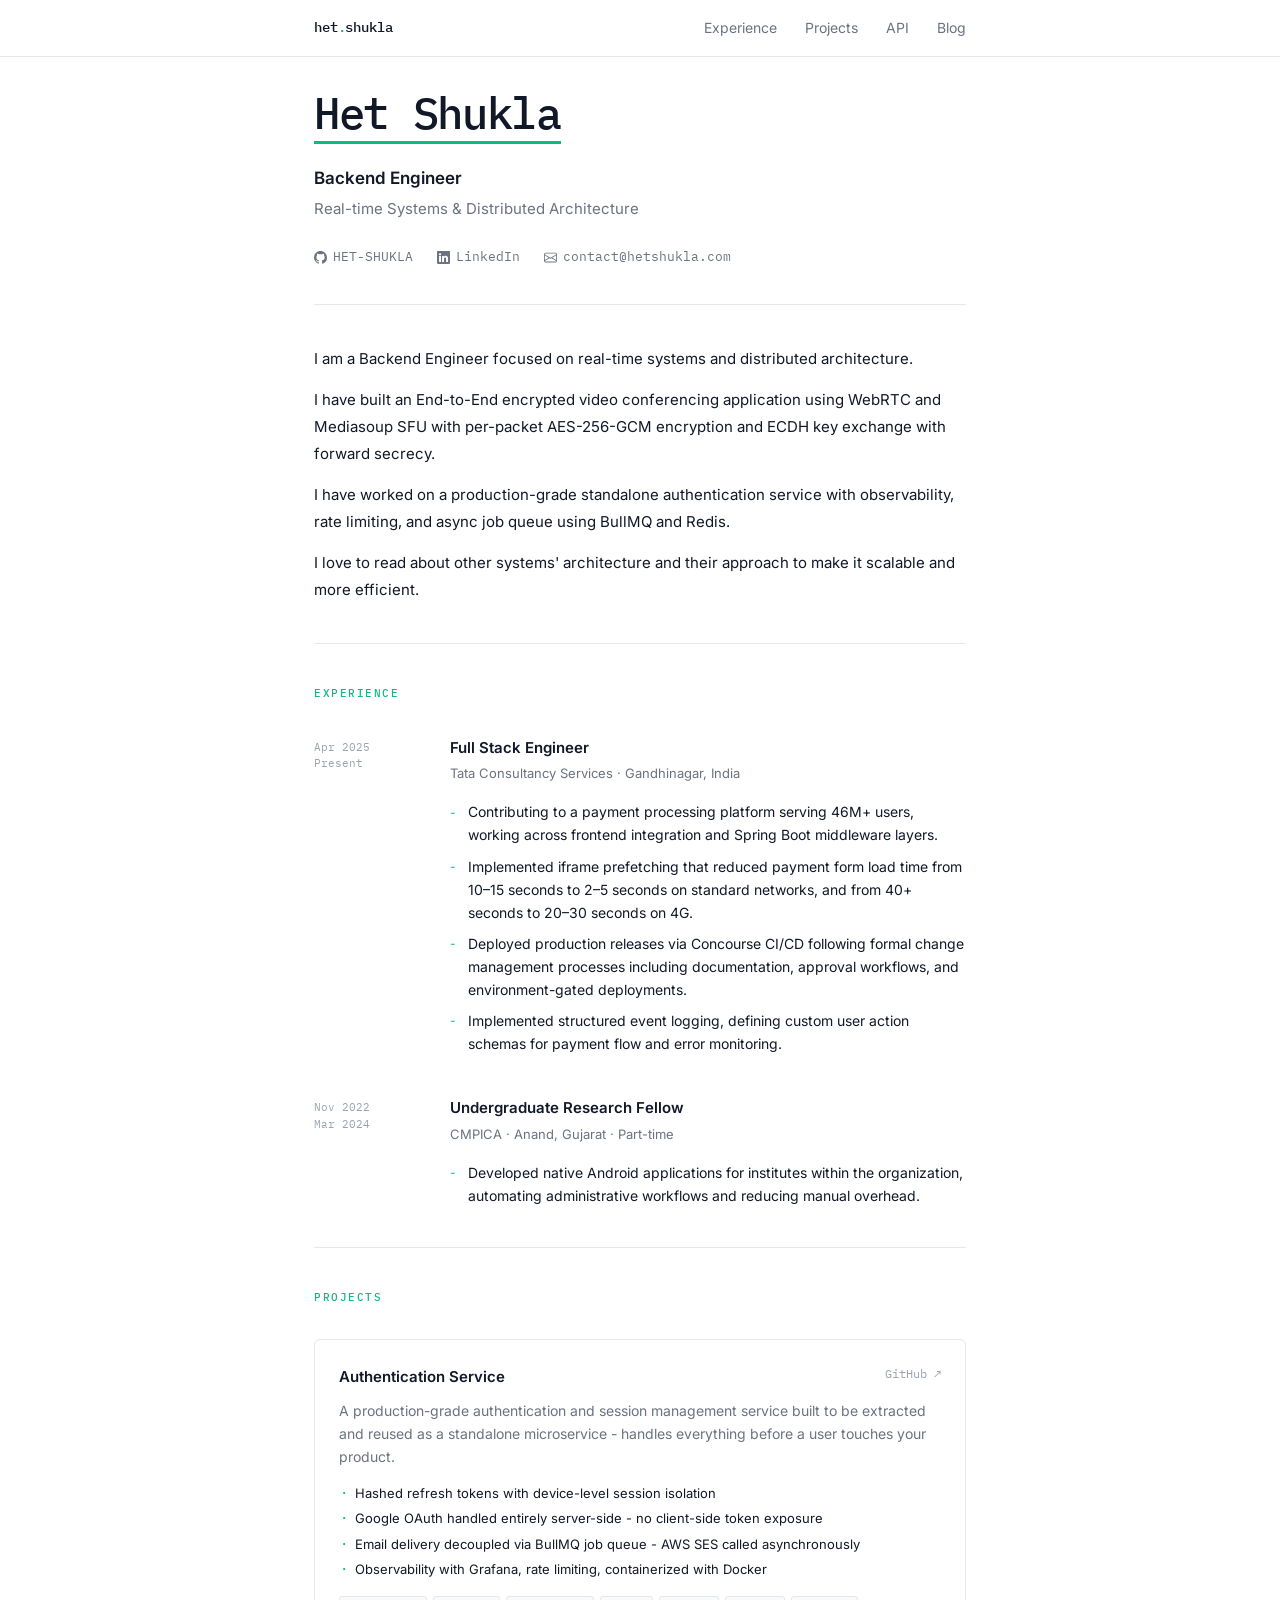
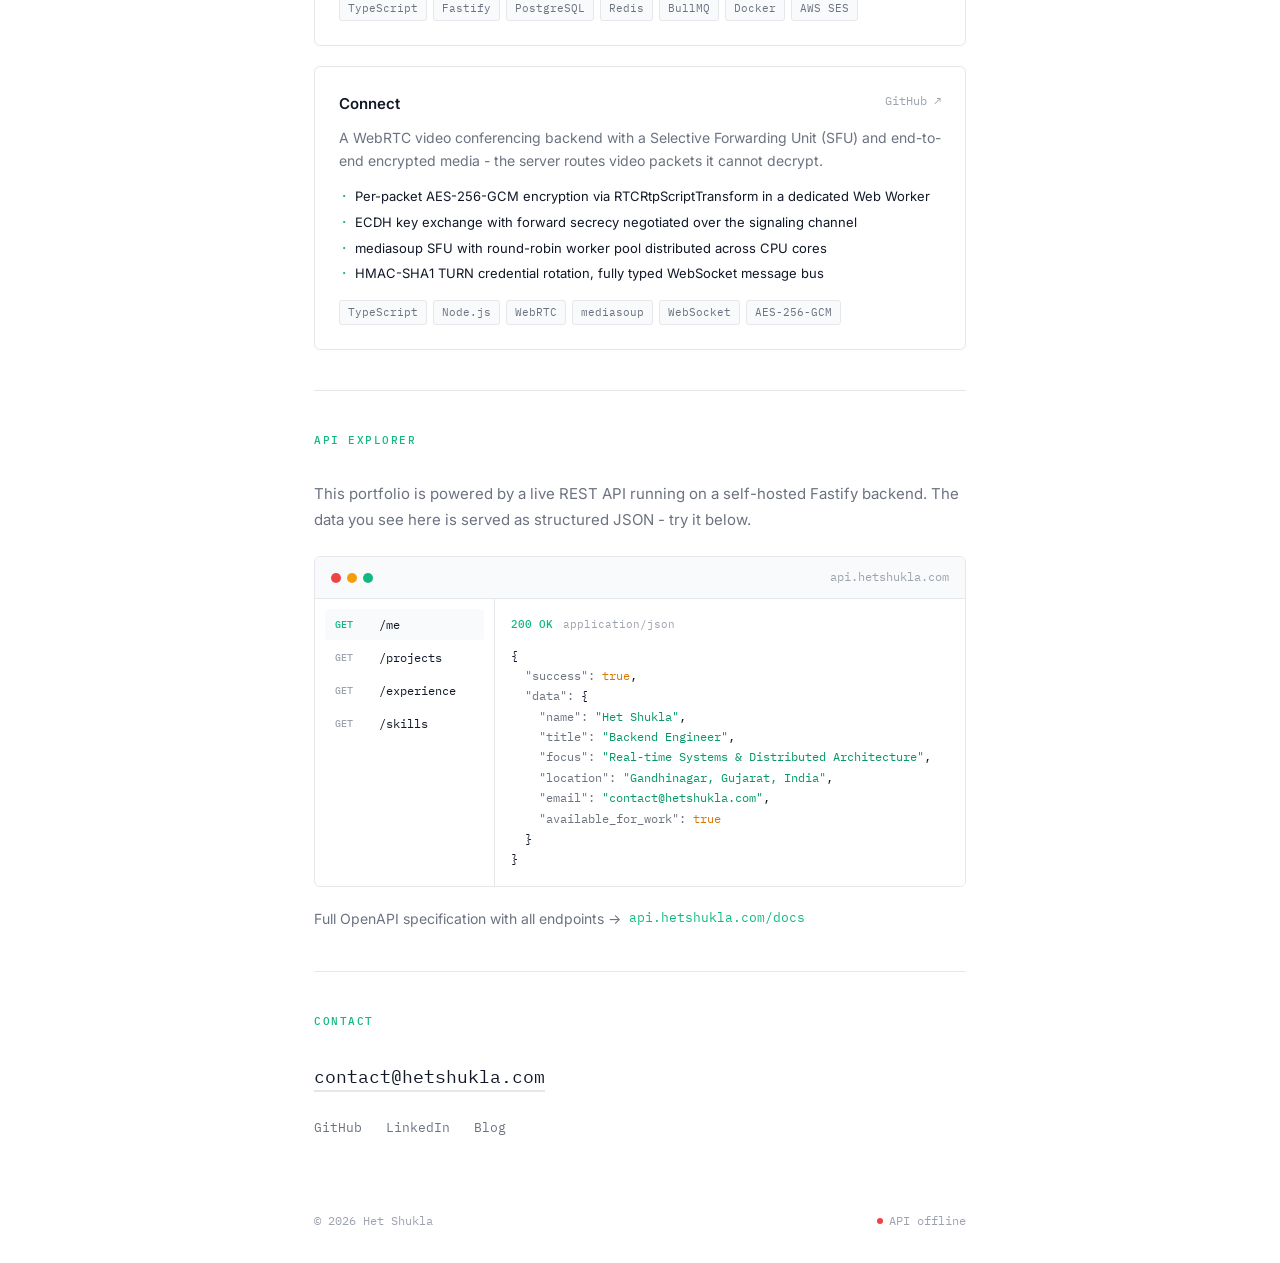
==== index.html @ 509b5214 "update: remove about section from navbar" ====
<!DOCTYPE html>
<html lang="en">

<head>
    <meta charset="UTF-8">
    <meta name="viewport" content="width=device-width, initial-scale=1.0">
    <title>Het Shukla - Backend Engineer</title>
    <meta name="description"
        content="Het Shukla is a Backend Engineer focused on real-time systems and distributed architecture. Building E2EE video conferencing and production-grade backend systems.">
    <meta property="og:title" content="Het Shukla - Backend Engineer">
    <meta property="og:description"
        content="Backend Engineer · Real-time Systems & Distributed Architecture · Node.js · TypeScript · WebRTC">
    <meta property="og:type" content="website">
    <meta property="og:url" content="https://hetshukla.com">
    <meta name="twitter:card" content="summary">
    <meta name="twitter:title" content="Het Shukla - Backend Engineer">
    <meta name="twitter:description" content="Backend Engineer · Real-time Systems & Distributed Architecture">
    <link rel="canonical" href="https://hetshukla.com">

    <script type="application/ld+json">
        {
            "@context": "https://schema.org",
            "@type": "Person",
            "name": "Het Shukla",
            "jobTitle": "Backend Engineer",
            "description": "Backend Engineer focused on real-time systems and distributed architecture",
            "url": "https://hetshukla.com",
            "email": "contact@hetshukla.com",
            "sameAs": [
            "https://github.com/HET-SHUKLA",
            "https://linkedin.com/in/het-shukla-dev"
            ]
        }
    </script>

    <link rel="preconnect" href="https://fonts.googleapis.com">
    <link rel="preconnect" href="https://fonts.gstatic.com" crossorigin>
    <link
        href="https://fonts.googleapis.com/css2?family=IBM+Plex+Mono:wght@400;500&family=Inter:wght@400;500;600&display=swap"
        rel="stylesheet">
    <link rel="stylesheet" href="styles.css">

</head>

<body>

    <nav>
        <div class="nav-inner">
            <a href="/" class="nav-logo">het<span class="nav-logo-dot">.</span>shukla</a>
            <ul class="nav-links">
                <li><a href="#experience">Experience</a></li>
                <li><a href="#projects">Projects</a></li>
                <li><a href="#api">API</a></li>
                <li><a href="/blog.html">Blog</a></li>
            </ul>
        </div>
    </nav>

    <main>

        <section id="hero">
            <h1 class="hero-name" data-api="meta.name">
                Het Shukla
                <span class="hero-name-line" aria-hidden="true"></span>
            </h1>
            <p class="hero-role" data-api="meta.title">Backend Engineer</p>
            <p class="hero-subtitle" data-api="meta.subtitle">Real-time Systems &amp; Distributed Architecture</p>

            <div class="hero-links">
                <a href="https://github.com/HET-SHUKLA" class="hero-link" target="_blank" rel="noopener noreferrer">
                    <svg viewBox="0 0 16 16" fill="currentColor" aria-hidden="true">
                        <path
                            d="M8 0C3.58 0 0 3.58 0 8c0 3.54 2.29 6.53 5.47 7.59.4.07.55-.17.55-.38 0-.19-.01-.82-.01-1.49-2.01.37-2.53-.49-2.69-.94-.09-.23-.48-.94-.82-1.13-.28-.15-.68-.52-.01-.53.63-.01 1.08.58 1.23.82.72 1.21 1.87.87 2.33.66.07-.52.28-.87.51-1.07-1.78-.2-3.64-.89-3.64-3.95 0-.87.31-1.59.82-2.15-.08-.2-.36-1.02.08-2.12 0 0 .67-.21 2.2.82.64-.18 1.32-.27 2-.27.68 0 1.36.09 2 .27 1.53-1.04 2.2-.82 2.2-.82.44 1.1.16 1.92.08 2.12.51.56.82 1.27.82 2.15 0 3.07-1.87 3.75-3.65 3.95.29.25.54.73.54 1.48 0 1.07-.01 1.93-.01 2.2 0 .21.15.46.55.38A8.013 8.013 0 0016 8c0-4.42-3.58-8-8-8z" />
                    </svg>
                    HET-SHUKLA
                </a>
                <a href="https://linkedin.com/in/het-shukla-dev" class="hero-link" target="_blank"
                    rel="noopener noreferrer">
                    <svg viewBox="0 0 16 16" fill="currentColor" aria-hidden="true">
                        <path
                            d="M0 1.146C0 .513.526 0 1.175 0h13.65C15.474 0 16 .513 16 1.146v13.708c0 .633-.526 1.146-1.175 1.146H1.175C.526 16 0 15.487 0 14.854V1.146zm4.943 12.248V6.169H2.542v7.225h2.401zm-1.2-8.212c.837 0 1.358-.554 1.358-1.248-.015-.709-.52-1.248-1.342-1.248-.822 0-1.359.54-1.359 1.248 0 .694.521 1.248 1.327 1.248h.016zm4.908 8.212V9.359c0-.216.016-.432.08-.586.173-.431.568-.878 1.232-.878.869 0 1.216.662 1.216 1.634v3.865h2.401V9.25c0-2.22-1.184-3.252-2.764-3.252-1.274 0-1.845.7-2.165 1.193v.025h-.016a5.54 5.54 0 0 1 .016-.025V6.169h-2.4c.03.678 0 7.225 0 7.225h2.4z" />
                    </svg>
                    LinkedIn
                </a>
                <a href="mailto:contact@hetshukla.com" class="hero-link">
                    <svg viewBox="0 0 16 16" fill="currentColor" aria-hidden="true">
                        <path
                            d="M0 4a2 2 0 0 1 2-2h12a2 2 0 0 1 2 2v8a2 2 0 0 1-2 2H2a2 2 0 0 1-2-2V4zm2-1a1 1 0 0 0-1 1v.217l7 4.2 7-4.2V4a1 1 0 0 0-1-1H2zm13 2.383-4.758 2.855L15 11.114v-5.73zm-.034 6.878L9.271 8.82 8 9.583 6.729 8.82l-5.695 3.441A1 1 0 0 0 2 13h12a1 1 0 0 0 .966-.739zM1 11.114l4.758-2.876L1 5.383v5.73z" />
                    </svg>
                    contact@hetshukla.com
                </a>
            </div>
        </section>

        <section id="about">
            <div class="about-text">
                <p data-api="about.p1">I am a Backend Engineer focused on real-time systems and distributed
                    architecture.</p>
                <p data-api="about.p2">I have built an End-to-End encrypted video conferencing application using WebRTC
                    and Mediasoup SFU with per-packet AES-256-GCM encryption and ECDH key exchange with forward secrecy.
                </p>
                <p data-api="about.p3">I have worked on a production-grade standalone authentication service with
                    observability, rate limiting, and async job queue using BullMQ and Redis.</p>
                <p data-api="about.p4">I love to read about other systems' architecture and their approach to make it
                    scalable and more efficient.</p>
            </div>
        </section>

        <section id="experience">
            <p class="section-label">Experience</p>
            <div class="experience-list">

                <div class="exp-item">
                    <div class="exp-period">Apr 2025<br>Present</div>
                    <div class="exp-content">
                        <p class="exp-role">Full Stack Engineer</p>
                        <p class="exp-company">Tata Consultancy Services &middot; Gandhinagar, India</p>
                        <ul class="exp-bullets">
                            <li>Contributing to a payment processing platform serving 46M+ users, working across
                                frontend integration and Spring Boot middleware layers.</li>
                            <li>Implemented iframe prefetching that reduced payment form load time from 10&ndash;15
                                seconds to 2&ndash;5 seconds on standard networks, and from 40+ seconds to 20&ndash;30
                                seconds on 4G.</li>
                            <li>Deployed production releases via Concourse CI/CD following formal change management
                                processes including documentation, approval workflows, and environment-gated
                                deployments.</li>
                            <li>Implemented structured event logging, defining custom user action schemas for payment
                                flow and error monitoring.</li>
                        </ul>
                    </div>
                </div>

                <div class="exp-item">
                    <div class="exp-period">Nov 2022<br>Mar 2024</div>
                    <div class="exp-content">
                        <p class="exp-role">Undergraduate Research Fellow</p>
                        <p class="exp-company">CMPICA &middot; Anand, Gujarat &middot; Part-time</p>
                        <ul class="exp-bullets">
                            <li>Developed native Android applications for institutes within the organization, automating
                                administrative workflows and reducing manual overhead.</li>
                        </ul>
                    </div>
                </div>

            </div>
        </section>

        <section id="projects">
            <p class="section-label">Projects</p>
            <div class="projects-list">

                <div class="project-card">
                    <div class="project-header">
                        <span class="project-name">Authentication Service</span>
                        <a href="https://github.com/HET-SHUKLA/authentication-service" class="project-link"
                            target="_blank" rel="noopener noreferrer">GitHub ↗</a>
                    </div>
                    <p class="project-desc">A production-grade authentication and session management service built to be
                        extracted and reused as a standalone microservice - handles everything before a user touches
                        your product.</p>
                    <ul class="project-highlights">
                        <li>Hashed refresh tokens with device-level session isolation</li>
                        <li>Google OAuth handled entirely server-side - no client-side token exposure</li>
                        <li>Email delivery decoupled via BullMQ job queue - AWS SES called asynchronously</li>
                        <li>Observability with Grafana, rate limiting, containerized with Docker</li>
                    </ul>
                    <div class="tech-tags">
                        <span class="tech-tag">TypeScript</span>
                        <span class="tech-tag">Fastify</span>
                        <span class="tech-tag">PostgreSQL</span>
                        <span class="tech-tag">Redis</span>
                        <span class="tech-tag">BullMQ</span>
                        <span class="tech-tag">Docker</span>
                        <span class="tech-tag">AWS SES</span>
                    </div>
                </div>

                <div class="project-card">
                    <div class="project-header">
                        <span class="project-name">Connect</span>
                        <a href="https://github.com/HET-SHUKLA/Connect-Backend" class="project-link" target="_blank"
                            rel="noopener noreferrer">GitHub ↗</a>
                    </div>
                    <p class="project-desc">A WebRTC video conferencing backend with a Selective Forwarding Unit (SFU)
                        and end-to-end encrypted media - the server routes video packets it cannot decrypt.</p>
                    <ul class="project-highlights">
                        <li>Per-packet AES-256-GCM encryption via RTCRtpScriptTransform in a dedicated Web Worker</li>
                        <li>ECDH key exchange with forward secrecy negotiated over the signaling channel</li>
                        <li>mediasoup SFU with round-robin worker pool distributed across CPU cores</li>
                        <li>HMAC-SHA1 TURN credential rotation, fully typed WebSocket message bus</li>
                    </ul>
                    <div class="tech-tags">
                        <span class="tech-tag">TypeScript</span>
                        <span class="tech-tag">Node.js</span>
                        <span class="tech-tag">WebRTC</span>
                        <span class="tech-tag">mediasoup</span>
                        <span class="tech-tag">WebSocket</span>
                        <span class="tech-tag">AES-256-GCM</span>
                    </div>
                </div>

            </div>
        </section>

        <section id="api">
            <p class="section-label">API Explorer</p>
            <p class="api-intro">
                This portfolio is powered by a live REST API running on a self-hosted Fastify backend.
                The data you see here is served as structured JSON - try it below.
            </p>

            <div class="api-panel" role="region" aria-label="API Explorer">
                <div class="api-panel-header">
                    <div class="tl-dot" style="background:#EF4444"></div>
                    <div class="tl-dot" style="background:#F59E0B"></div>
                    <div class="tl-dot" style="background:#10B981"></div>
                    <span class="api-panel-url">api.hetshukla.com</span>
                </div>

                <div class="api-panel-body">
                    <div class="api-endpoints" role="list">
                        <button class="api-endpoint-btn active" role="listitem" onclick="selectEndpoint(event, 'me')"
                            aria-pressed="true">
                            <span class="ep-method">GET</span>
                            <span class="ep-path">/me</span>
                        </button>
                        <button class="api-endpoint-btn" role="listitem" onclick="selectEndpoint(event, 'projects')"
                            aria-pressed="false">
                            <span class="ep-method">GET</span>
                            <span class="ep-path">/projects</span>
                        </button>
                        <button class="api-endpoint-btn" role="listitem" onclick="selectEndpoint(event, 'experience')"
                            aria-pressed="false">
                            <span class="ep-method">GET</span>
                            <span class="ep-path">/experience</span>
                        </button>
                        <button class="api-endpoint-btn" role="listitem" onclick="selectEndpoint(event, 'skills')"
                            aria-pressed="false">
                            <span class="ep-method">GET</span>
                            <span class="ep-path">/skills</span>
                        </button>
                    </div>

                    <div class="api-response-pane">
                        <div class="api-status-bar">
                            <span class="api-status-code" id="api-status-code">200 OK</span>
                            <span class="api-status-text">application/json</span>
                        </div>
                        <div class="api-response-body" id="api-response-body" role="status" aria-live="polite"></div>
                    </div>
                </div>
            </div>

            <div class="api-footer">
                <span class="api-footer-text">Full OpenAPI specification with all endpoints &rarr;</span>
                <a href="https://api.hetshukla.com/docs" class="api-footer-link" target="_blank"
                    rel="noopener noreferrer">api.hetshukla.com/docs</a>
            </div>
        </section>

        <section id="contact">
            <p class="section-label">Contact</p>
            <a href="mailto:contact@hetshukla.com" class="contact-email">contact@hetshukla.com</a>
            <div class="contact-links">
                <a href="https://github.com/HET-SHUKLA" class="contact-link" target="_blank"
                    rel="noopener noreferrer">GitHub</a>
                <a href="https://linkedin.com/in/het-shukla-dev" class="contact-link" target="_blank"
                    rel="noopener noreferrer">LinkedIn</a>
                <a href="/blog.html" class="contact-link">Blog</a>
            </div>
        </section>

    </main>

    <footer>
        <span class="footer-copy">&copy; 2026 Het Shukla</span>
        <div class="footer-status">
            <div class="status-dot" id="status-dot"></div>
            <span id="status-text">API online</span>
        </div>
    </footer>

    <script src="script.js"></script>

</body>

</html>
---- styles.css ----
*,
*::before,
*::after {
  box-sizing: border-box;
  margin: 0;
  padding: 0;
}

:root {
  --bg: #ffffff;
  --text: #111827;
  --text-secondary: #6b7280;
  --text-muted: #9ca3af;
  --accent: #10b981;
  --accent-dark: #059669;
  --surface: #f9fafb;
  --border: #e5e7eb;
  --font-mono: "IBM Plex Mono", "Courier New", monospace;
  --font-body: "Inter", -apple-system, BlinkMacSystemFont, sans-serif;
  --max-width: 700px;
  --section-gap: 2.5rem;
}

html {
  scroll-behavior: smooth;
}

body {
  font-family: var(--font-body);
  background: var(--bg);
  color: var(--text);
  font-size: 1rem;
  line-height: 1.7;
  -webkit-font-smoothing: antialiased;
}

nav {
  position: sticky;
  top: 0;
  z-index: 100;
  background: rgba(255, 255, 255, 0.94);
  backdrop-filter: blur(8px);
  -webkit-backdrop-filter: blur(8px);
  border-bottom: 1px solid var(--border);
}

.nav-inner {
  max-width: var(--max-width);
  margin: 0 auto;
  padding: 0 1.5rem;
  display: flex;
  align-items: center;
  justify-content: space-between;
  height: 3.5rem;
}

.nav-logo {
  font-family: var(--font-mono);
  font-size: 0.875rem;
  font-weight: 500;
  color: var(--text);
  text-decoration: none;
  letter-spacing: -0.01em;
}

.nav-logo-dot {
  color: var(--accent);
}

.nav-links {
  display: flex;
  gap: 1.75rem;
  list-style: none;
}

.nav-links a {
  font-size: 0.875rem;
  color: var(--text-secondary);
  text-decoration: none;
  transition: color 0.15s ease;
}

.nav-links a:hover {
  color: var(--text);
}

main {
  max-width: var(--max-width);
  margin: 0 auto;
  padding: 0 1.5rem;
}

section {
  padding: var(--section-gap) 0;
  border-bottom: 1px solid var(--border);
}

section:last-of-type {
  border-bottom: none;
}

.section-label {
  font-family: var(--font-mono);
  font-size: 0.6875rem;
  font-weight: 500;
  letter-spacing: 0.14em;
  text-transform: uppercase;
  color: var(--accent);
  margin-bottom: 2rem;
}

#hero {
  padding-top: 2rem;
  padding-bottom: 2rem;
}

.hero-name {
  font-family: var(--font-mono);
  font-size: clamp(2rem, 5.5vw, 2.75rem);
  font-weight: 500;
  letter-spacing: -0.03em;
  color: var(--text);
  line-height: 1.1;
  display: inline-block;
}

.hero-name-line {
  display: block;
  width: 0;
  height: 3px;
  background: var(--accent);
  margin-top: 0.25rem;
  animation: grow-line 3s ease 0.3s forwards;
}

@keyframes grow-line {
  to {
    width: 100%;
  }
}

.hero-role {
  font-size: 1.0625rem;
  font-weight: 600;
  color: var(--text);
  margin-top: 1.25rem;
  margin-bottom: 0.2rem;
}

.hero-subtitle {
  font-size: 0.9375rem;
  color: var(--text-secondary);
  margin-bottom: 1.25rem;
}

.hero-links {
  display: flex;
  flex-wrap: wrap;
  gap: 0.25rem 1.5rem;
  align-items: center;
}

.hero-link {
  font-family: var(--font-mono);
  font-size: 0.8125rem;
  color: var(--text-secondary);
  text-decoration: none;
  display: inline-flex;
  align-items: center;
  gap: 0.375rem;
  padding: 0.25rem 0;
  transition: color 0.15s ease;
}

.hero-link:hover {
  color: var(--accent);
}

.hero-link svg {
  width: 13px;
  height: 13px;
  flex-shrink: 0;
}

.about-text {
  font-size: 0.9375rem;
  color: var(--text);
  line-height: 1.8;
}

.about-text p + p {
  margin-top: 0.875rem;
}

.experience-list {
  display: flex;
  flex-direction: column;
  gap: 2.5rem;
}

.exp-item {
  display: grid;
  grid-template-columns: 7rem 1fr;
  gap: 1.5rem;
}

.exp-period {
  font-family: var(--font-mono);
  font-size: 0.6875rem;
  color: var(--text-muted);
  line-height: 1.5;
  padding-top: 0.25rem;
}

.exp-role {
  font-size: 0.9375rem;
  font-weight: 600;
  color: var(--text);
  margin-bottom: 0.125rem;
}

.exp-company {
  font-size: 0.8125rem;
  color: var(--text-secondary);
  margin-bottom: 1rem;
}

.exp-bullets {
  list-style: none;
  display: flex;
  flex-direction: column;
  gap: 0.5rem;
}

.exp-bullets li {
  font-size: 0.875rem;
  color: var(--text);
  padding-left: 1.125rem;
  position: relative;
  line-height: 1.65;
}

.exp-bullets li::before {
  content: "-";
  position: absolute;
  left: 0;
  color: var(--accent);
  font-size: 0.75rem;
  top: 0.15rem;
}

.projects-list {
  display: flex;
  flex-direction: column;
  gap: 1.25rem;
}

.project-card {
  border: 1px solid var(--border);
  border-radius: 6px;
  padding: 1.5rem;
  transition: border-color 0.2s ease;
}

.project-card:hover {
  border-color: var(--accent);
}

.project-header {
  display: flex;
  align-items: flex-start;
  justify-content: space-between;
  gap: 1rem;
  margin-bottom: 0.625rem;
}

.project-name {
  font-size: 0.9375rem;
  font-weight: 600;
  color: var(--text);
}

.project-link {
  font-family: var(--font-mono);
  font-size: 0.75rem;
  color: var(--text-muted);
  text-decoration: none;
  white-space: nowrap;
  flex-shrink: 0;
  transition: color 0.15s ease;
}

.project-link:hover {
  color: var(--accent);
}

.project-desc {
  font-size: 0.875rem;
  color: var(--text-secondary);
  line-height: 1.65;
  margin-bottom: 0.875rem;
}

.project-highlights {
  list-style: none;
  display: flex;
  flex-direction: column;
  gap: 0.3rem;
  margin-bottom: 1rem;
}

.project-highlights li {
  font-size: 0.8125rem;
  color: var(--text);
  padding-left: 1rem;
  position: relative;
  line-height: 1.6;
}

.project-highlights li::before {
  content: "·";
  position: absolute;
  left: 0.2rem;
  color: var(--accent);
  font-weight: 700;
}

.tech-tags {
  display: flex;
  flex-wrap: wrap;
  gap: 0.375rem;
}

.tech-tag {
  font-family: var(--font-mono);
  font-size: 0.6875rem;
  color: var(--text-secondary);
  background: var(--surface);
  border: 1px solid var(--border);
  padding: 0.125rem 0.5rem;
  border-radius: 3px;
}

.api-intro {
  font-size: 0.9375rem;
  color: var(--text-secondary);
  margin-bottom: 1.5rem;
  line-height: 1.7;
}

.api-panel {
  border: 1px solid var(--border);
  border-radius: 6px;
  overflow: hidden;
}

.api-panel-header {
  background: var(--surface);
  border-bottom: 1px solid var(--border);
  padding: 0.625rem 1rem;
  display: flex;
  align-items: center;
  gap: 0.375rem;
}

.tl-dot {
  width: 10px;
  height: 10px;
  border-radius: 50%;
}

.api-panel-url {
  font-family: var(--font-mono);
  font-size: 0.75rem;
  color: var(--text-muted);
  margin-left: auto;
}

.api-panel-body {
  display: grid;
  grid-template-columns: 180px 1fr;
}

.api-endpoints {
  border-right: 1px solid var(--border);
  padding: 0.625rem;
}

.api-endpoint-btn {
  display: flex;
  align-items: center;
  gap: 0.5rem;
  width: 100%;
  padding: 0.5rem 0.625rem;
  background: none;
  border: none;
  border-radius: 4px;
  cursor: pointer;
  text-align: left;
  transition: background 0.15s ease;
  margin-bottom: 0.125rem;
}

.api-endpoint-btn:hover {
  background: var(--border);
}

.api-endpoint-btn.active {
  background: var(--surface);
}

.api-endpoint-btn.active .ep-method {
  color: var(--accent);
}

.ep-method {
  font-family: var(--font-mono);
  font-size: 0.625rem;
  font-weight: 500;
  color: var(--text-muted);
  width: 2.25rem;
  flex-shrink: 0;
}

.ep-path {
  font-family: var(--font-mono);
  font-size: 0.75rem;
  color: var(--text);
}

.api-response-pane {
  padding: 1rem;
  min-height: 200px;
  background: var(--bg);
}

.api-status-bar {
  display: flex;
  align-items: center;
  gap: 0.625rem;
  margin-bottom: 0.75rem;
}

.api-status-code {
  font-family: var(--font-mono);
  font-size: 0.6875rem;
  color: var(--accent);
  font-weight: 500;
}

.api-status-text {
  font-family: var(--font-mono);
  font-size: 0.6875rem;
  color: var(--text-muted);
}

.api-response-body {
  font-family: var(--font-mono);
  font-size: 0.75rem;
  line-height: 1.7;
  color: var(--text);
  white-space: pre;
  overflow-x: auto;
  transition: opacity 0.15s ease;
}

/* JSON syntax highlight */
.jk {
  color: #6b7280;
}

.js {
  color: #059669;
}

.jn {
  color: #2563eb;
}

.jb {
  color: #d97706;
}

.jz {
  color: #9ca3af;
}

.api-footer {
  margin-top: 1.25rem;
  display: flex;
  align-items: center;
  gap: 0.5rem;
}

.api-footer-text {
  font-size: 0.875rem;
  color: var(--text-secondary);
}

.api-footer-link {
  font-family: var(--font-mono);
  font-size: 0.8125rem;
  color: var(--accent);
  text-decoration: none;
  border-bottom: 1px solid transparent;
  transition: border-color 0.15s ease;
}

.api-footer-link:hover {
  border-color: var(--accent);
}

.contact-email {
  font-family: var(--font-mono);
  font-size: 1.125rem;
  color: var(--text);
  text-decoration: none;
  border-bottom: 2px solid var(--border);
  padding-bottom: 2px;
  transition: border-color 0.2s ease;
}

.contact-email:hover {
  border-color: var(--accent);
}

.contact-links {
  display: flex;
  gap: 1.5rem;
  margin-top: 1.5rem;
}

.contact-link {
  font-family: var(--font-mono);
  font-size: 0.8125rem;
  color: var(--text-secondary);
  text-decoration: none;
  transition: color 0.15s ease;
}

.contact-link:hover {
  color: var(--text);
}

footer {
  max-width: var(--max-width);
  margin: 0 auto;
  padding: 2rem 1.5rem;
  display: flex;
  align-items: center;
  justify-content: space-between;
}

.footer-copy {
  font-family: var(--font-mono);
  font-size: 0.75rem;
  color: var(--text-muted);
}

.footer-status {
  display: flex;
  align-items: center;
  gap: 0.375rem;
  font-family: var(--font-mono);
  font-size: 0.75rem;
  color: var(--text-muted);
}

.status-dot {
  width: 6px;
  height: 6px;
  border-radius: 50%;
  background: var(--accent);
  animation: status-pulse 2.5s ease-in-out infinite;
}

.status-dot.offline {
  background: #ef4444;
  animation: none;
}

@keyframes status-pulse {
  0%,
  100% {
    opacity: 1;
  }

  50% {
    opacity: 0.25;
  }
}

@media (max-width: 580px) {
  .exp-item {
    grid-template-columns: 1fr;
    gap: 0.375rem;
  }

  .exp-period {
    font-size: 0.6875rem;
  }

  .api-panel-body {
    grid-template-columns: 1fr;
  }

  .api-endpoints {
    border-right: none;
    border-bottom: 1px solid var(--border);
    display: flex;
    flex-wrap: wrap;
    gap: 0.25rem;
    padding: 0.5rem;
  }

  .api-endpoint-btn {
    width: auto;
  }

  footer {
    flex-direction: column;
    gap: 0.75rem;
    text-align: center;
  }
}

@media (max-width: 420px) {
  .nav-links {
    gap: 1.125rem;
  }
}

:focus-visible {
  outline: 2px solid var(--accent);
  outline-offset: 2px;
  border-radius: 2px;
}

@media (prefers-reduced-motion: reduce) {
  *,
  *::before,
  *::after {
    animation: none !important;
    transition: none !important;
  }
}
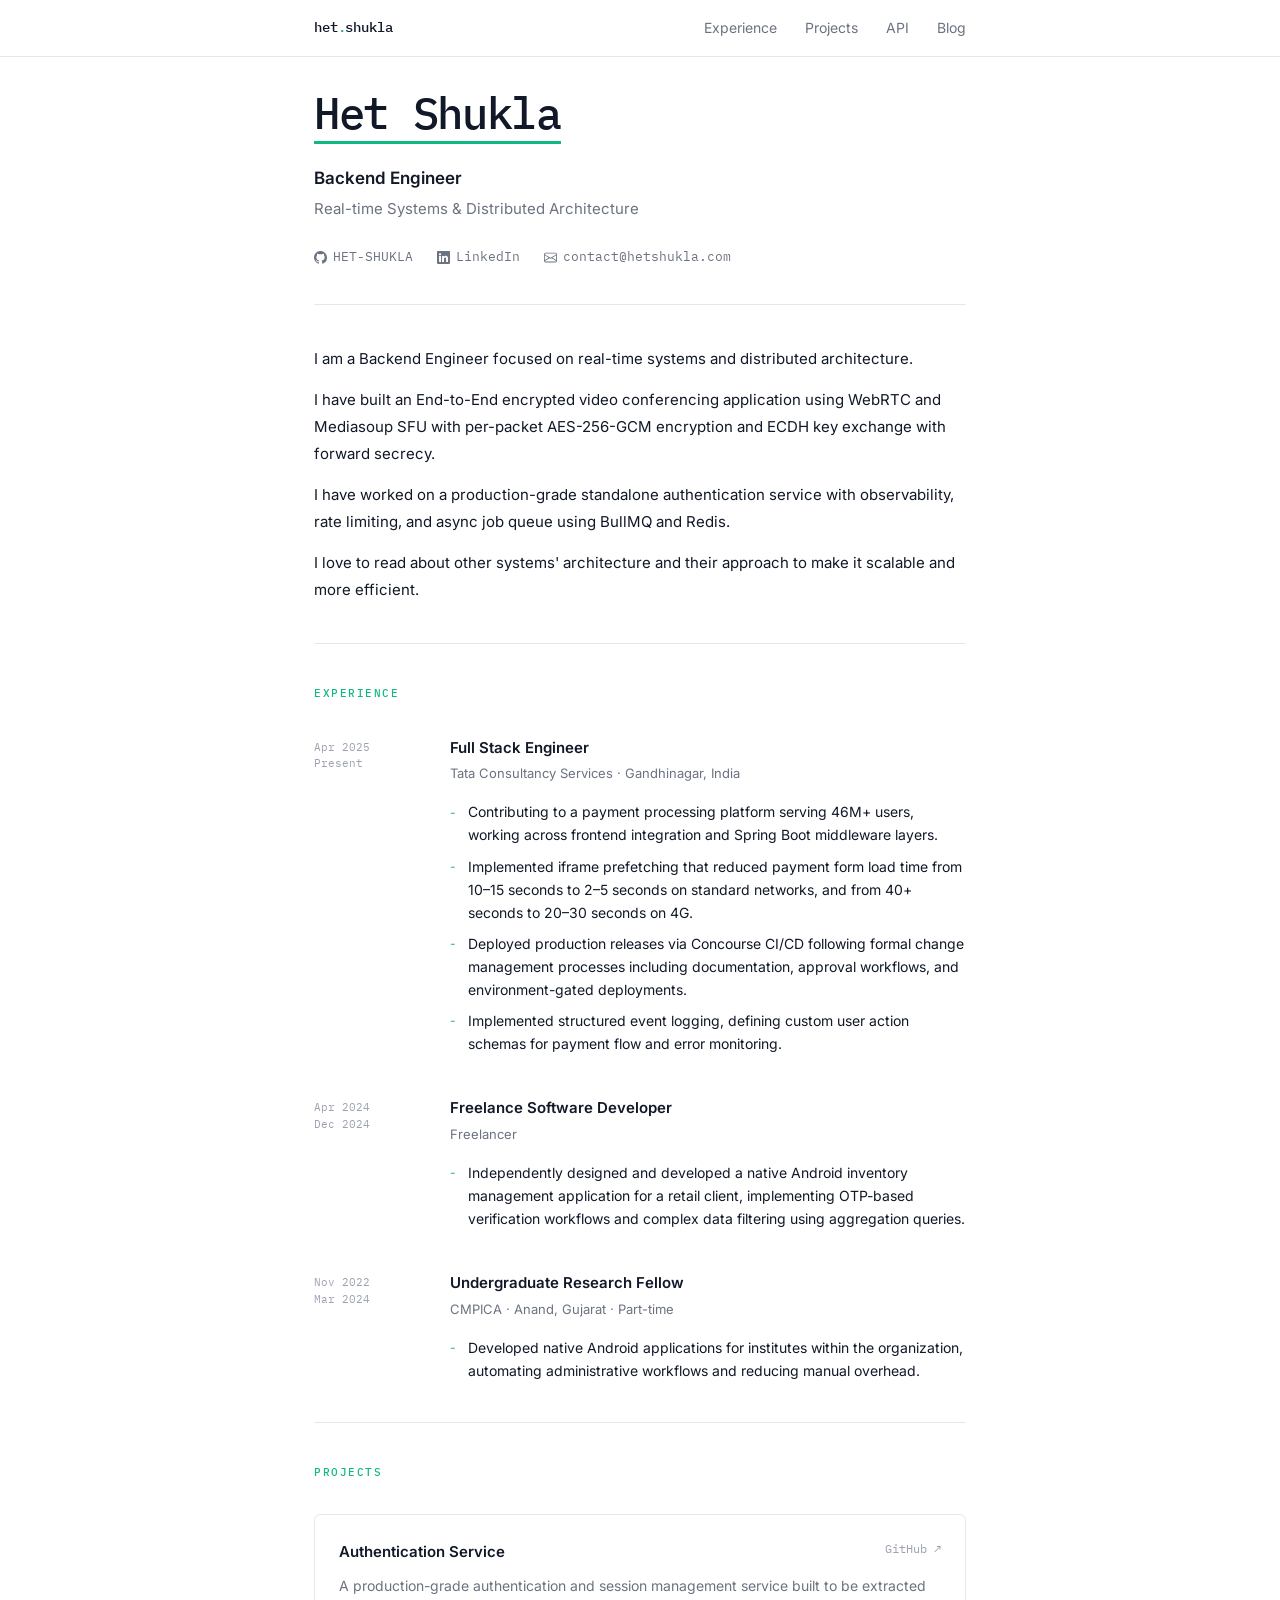
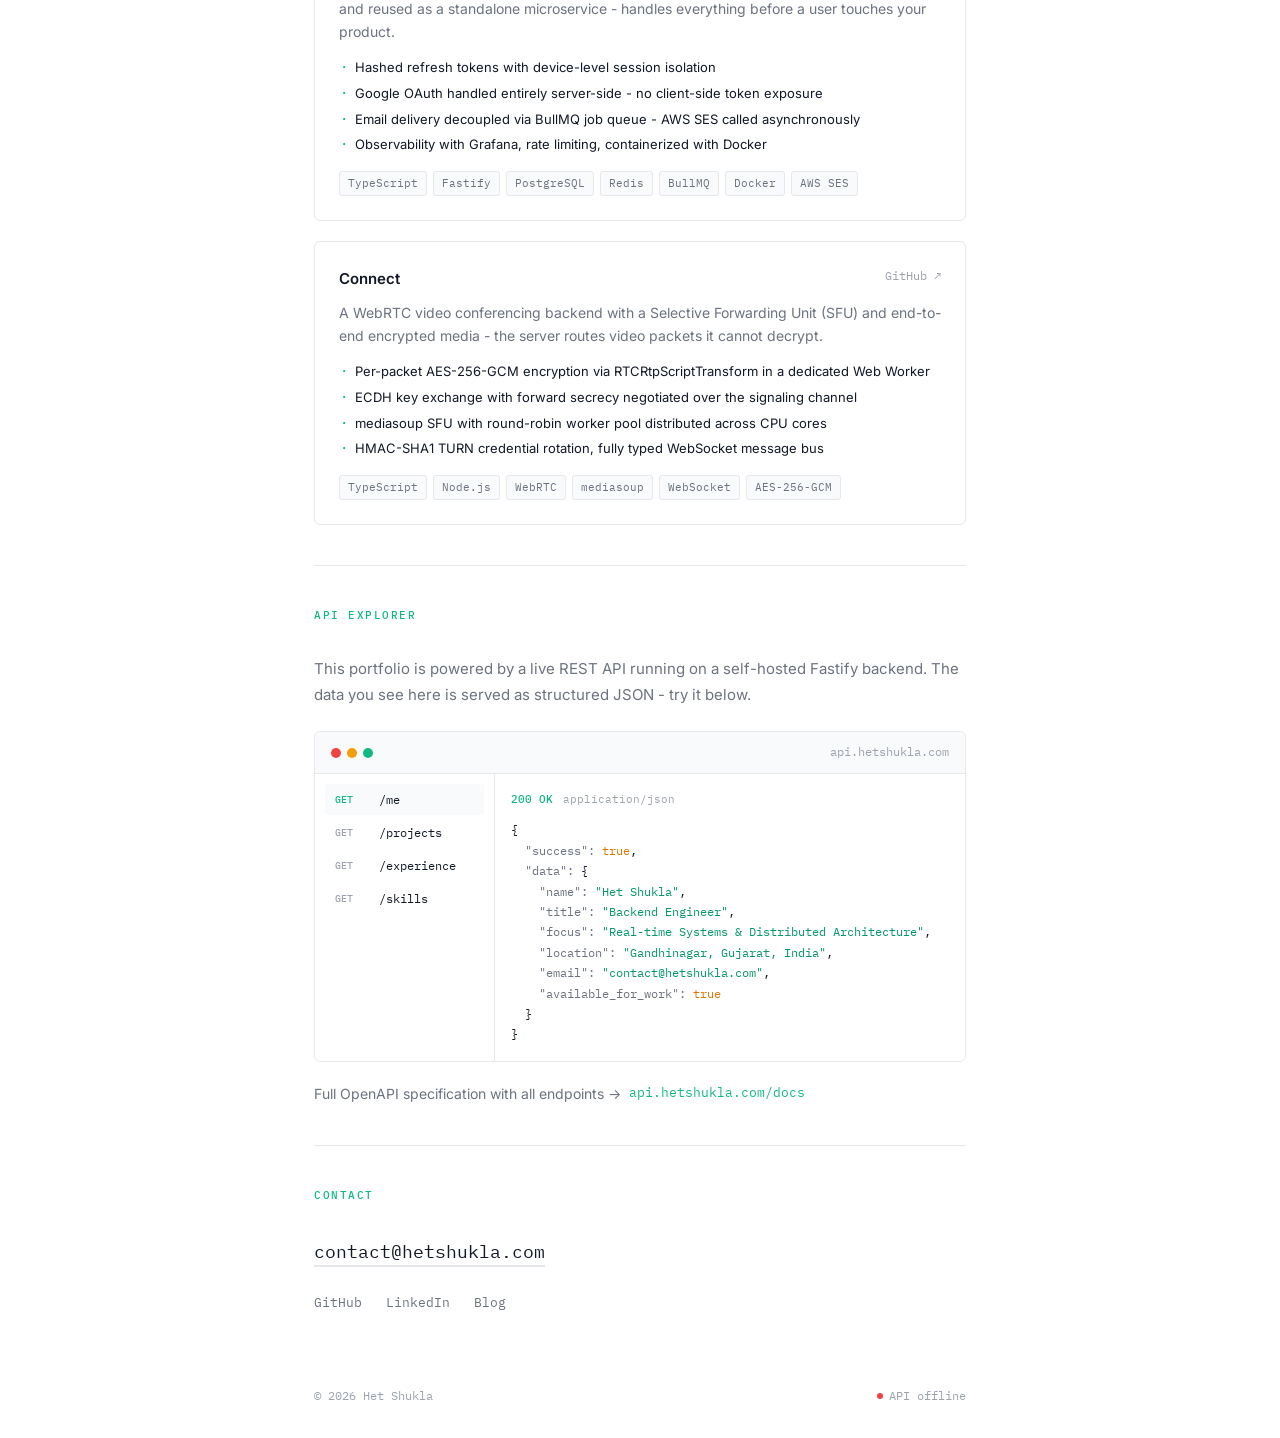
==== commit 781fcff6: "update: add new freelance experience" ====
--- a/index.html
+++ b/index.html
@@ -131,6 +131,17 @@
                 </div>
 
                 <div class="exp-item">
+                    <div class="exp-period">Apr 2024<br>Dec 2024</div>
+                    <div class="exp-content">
+                        <p class="exp-role">Freelance Software Developer</p>
+                        <p class="exp-company">Freelancer</p>
+                        <ul class="exp-bullets">
+                            <li>Independently designed and developed a native Android inventory management application for a retail client, implementing OTP-based verification workflows and complex data filtering using aggregation queries.</li>
+                        </ul>
+                    </div>
+                </div>
+
+                <div class="exp-item">
                     <div class="exp-period">Nov 2022<br>Mar 2024</div>
                     <div class="exp-content">
                         <p class="exp-role">Undergraduate Research Fellow</p>
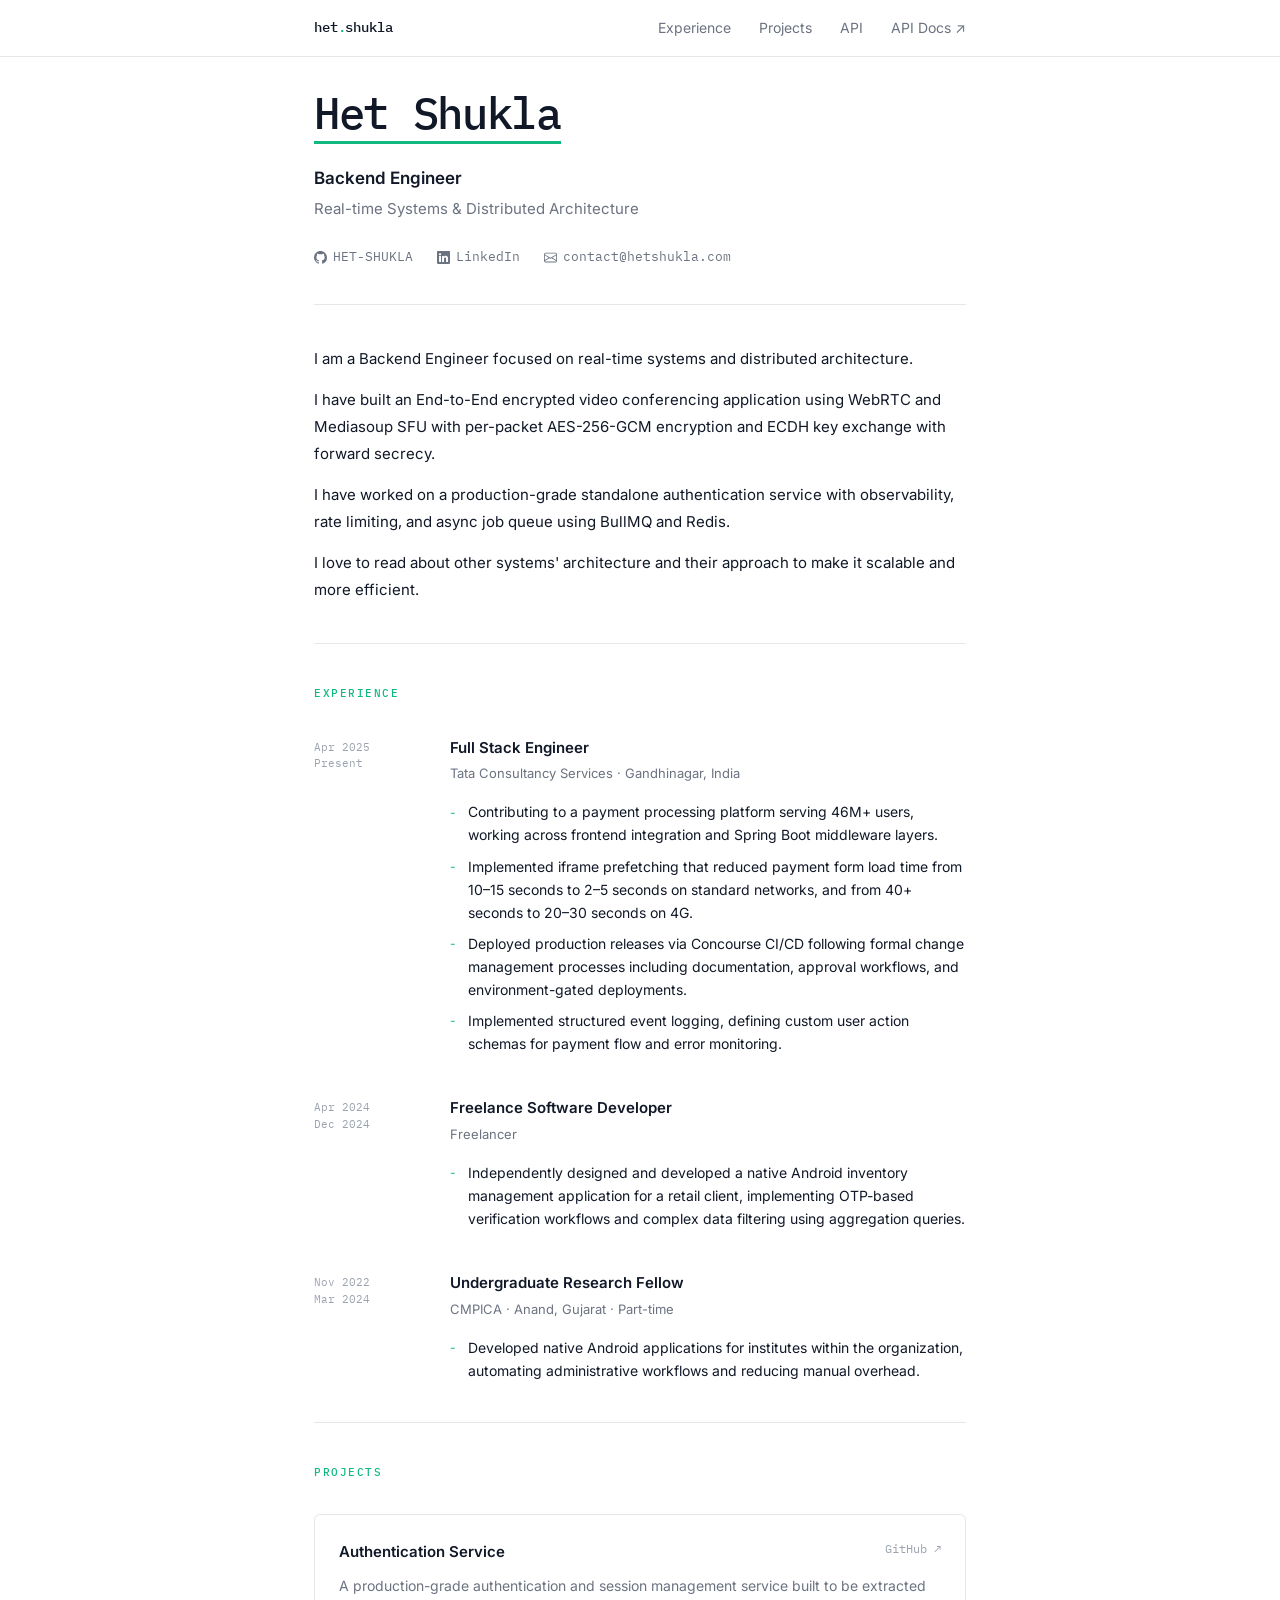
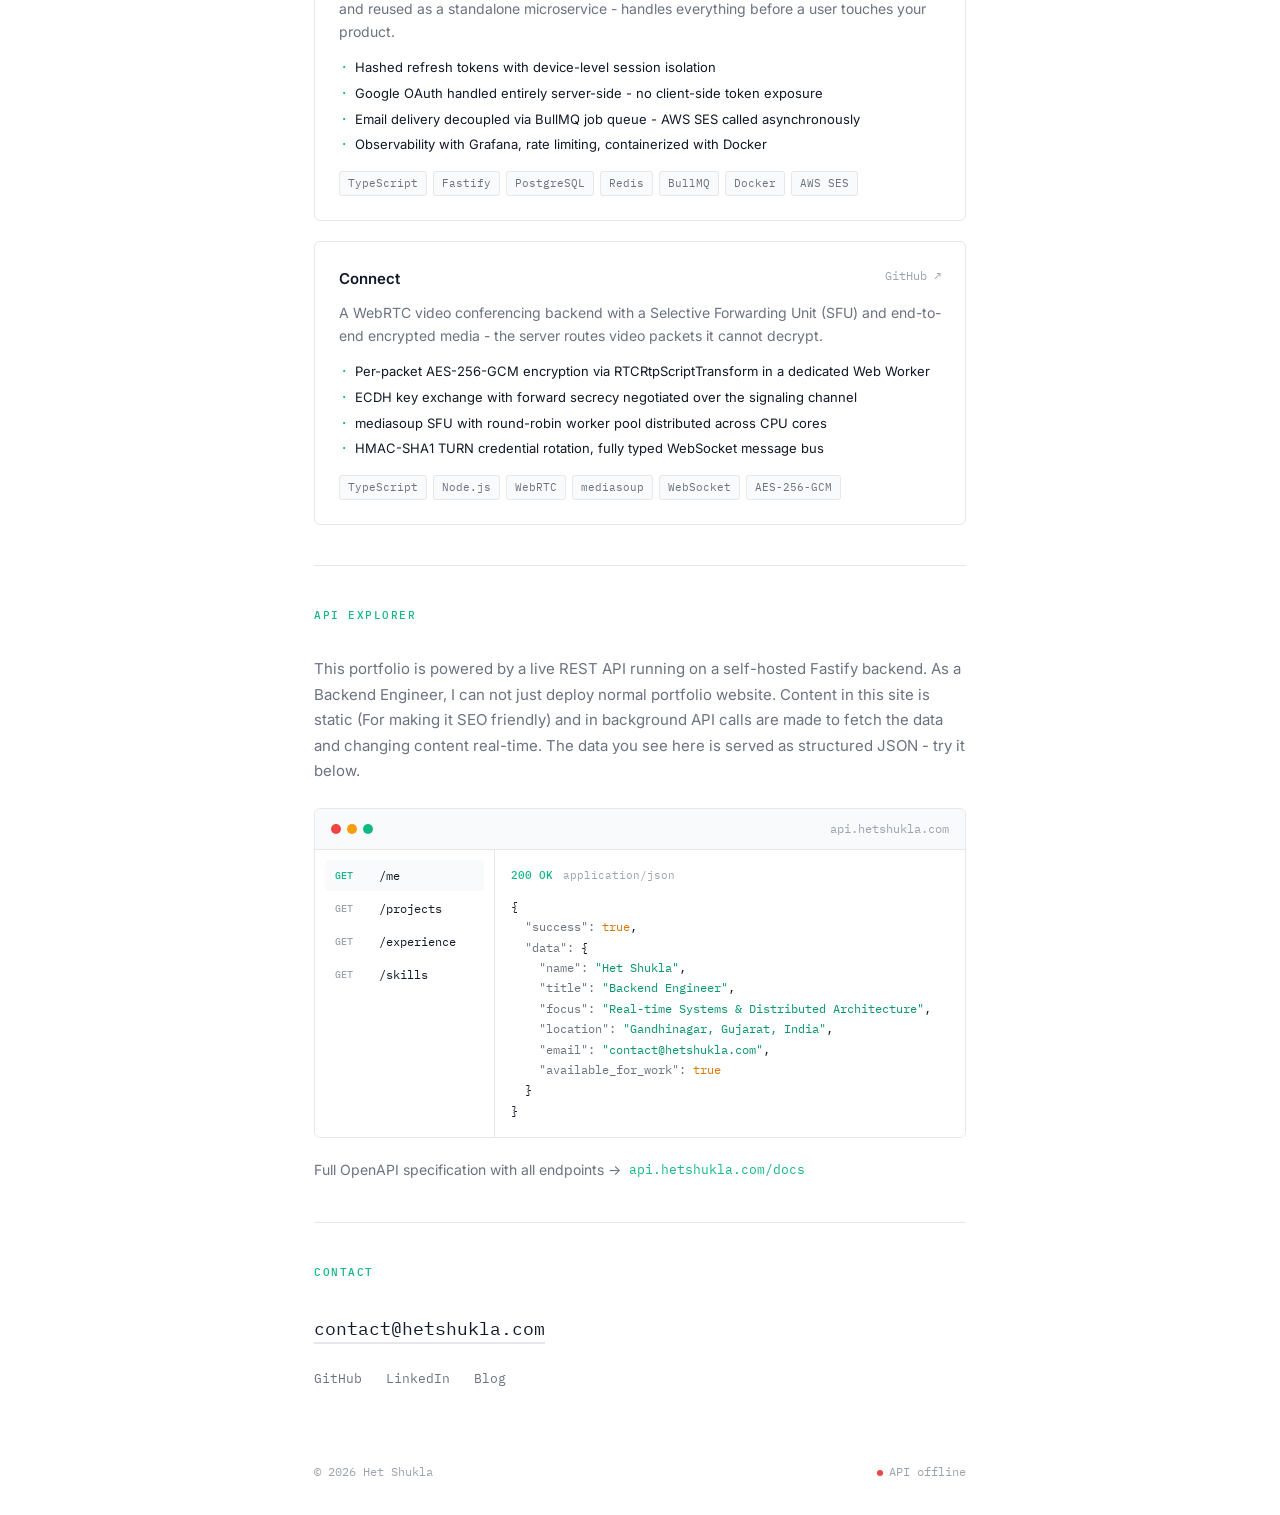
==== commit 44637738: "update: add new API Docs link and update description" ====
--- a/index.html
+++ b/index.html
@@ -51,7 +51,7 @@
                 <li><a href="#experience">Experience</a></li>
                 <li><a href="#projects">Projects</a></li>
                 <li><a href="#api">API</a></li>
-                <li><a href="/blog.html">Blog</a></li>
+                <li><a href="https://api.hetshukla.com/docs" target="_blank" rel="noopener noreferrer">API Docs &#8599;</a></li>
             </ul>
         </div>
     </nav>
@@ -216,7 +216,7 @@
         <section id="api">
             <p class="section-label">API Explorer</p>
             <p class="api-intro">
-                This portfolio is powered by a live REST API running on a self-hosted Fastify backend.
+                This portfolio is powered by a live REST API running on a self-hosted Fastify backend. As a Backend Engineer, I can not just deploy normal portfolio website. Content in this site is static (For making it SEO friendly) and in background API calls are made to fetch the data and changing content real-time.
                 The data you see here is served as structured JSON - try it below.
             </p>
 
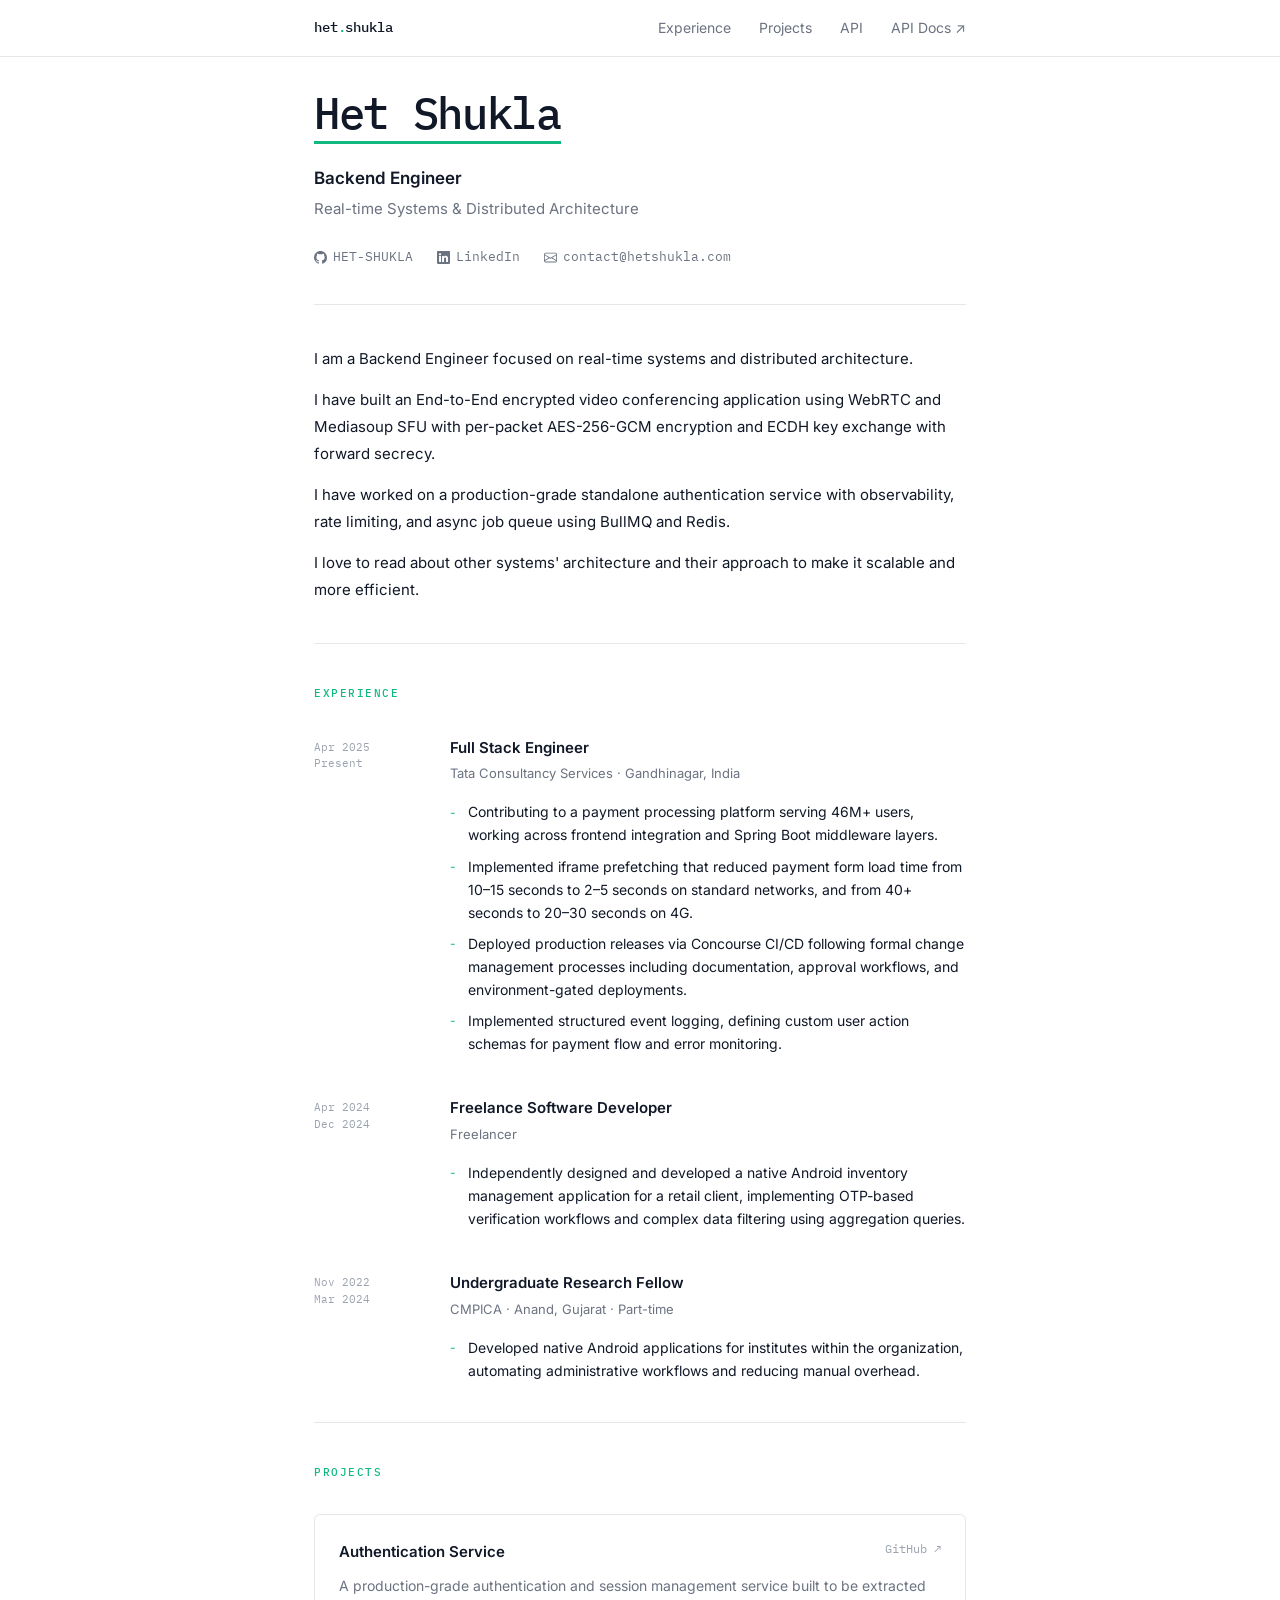
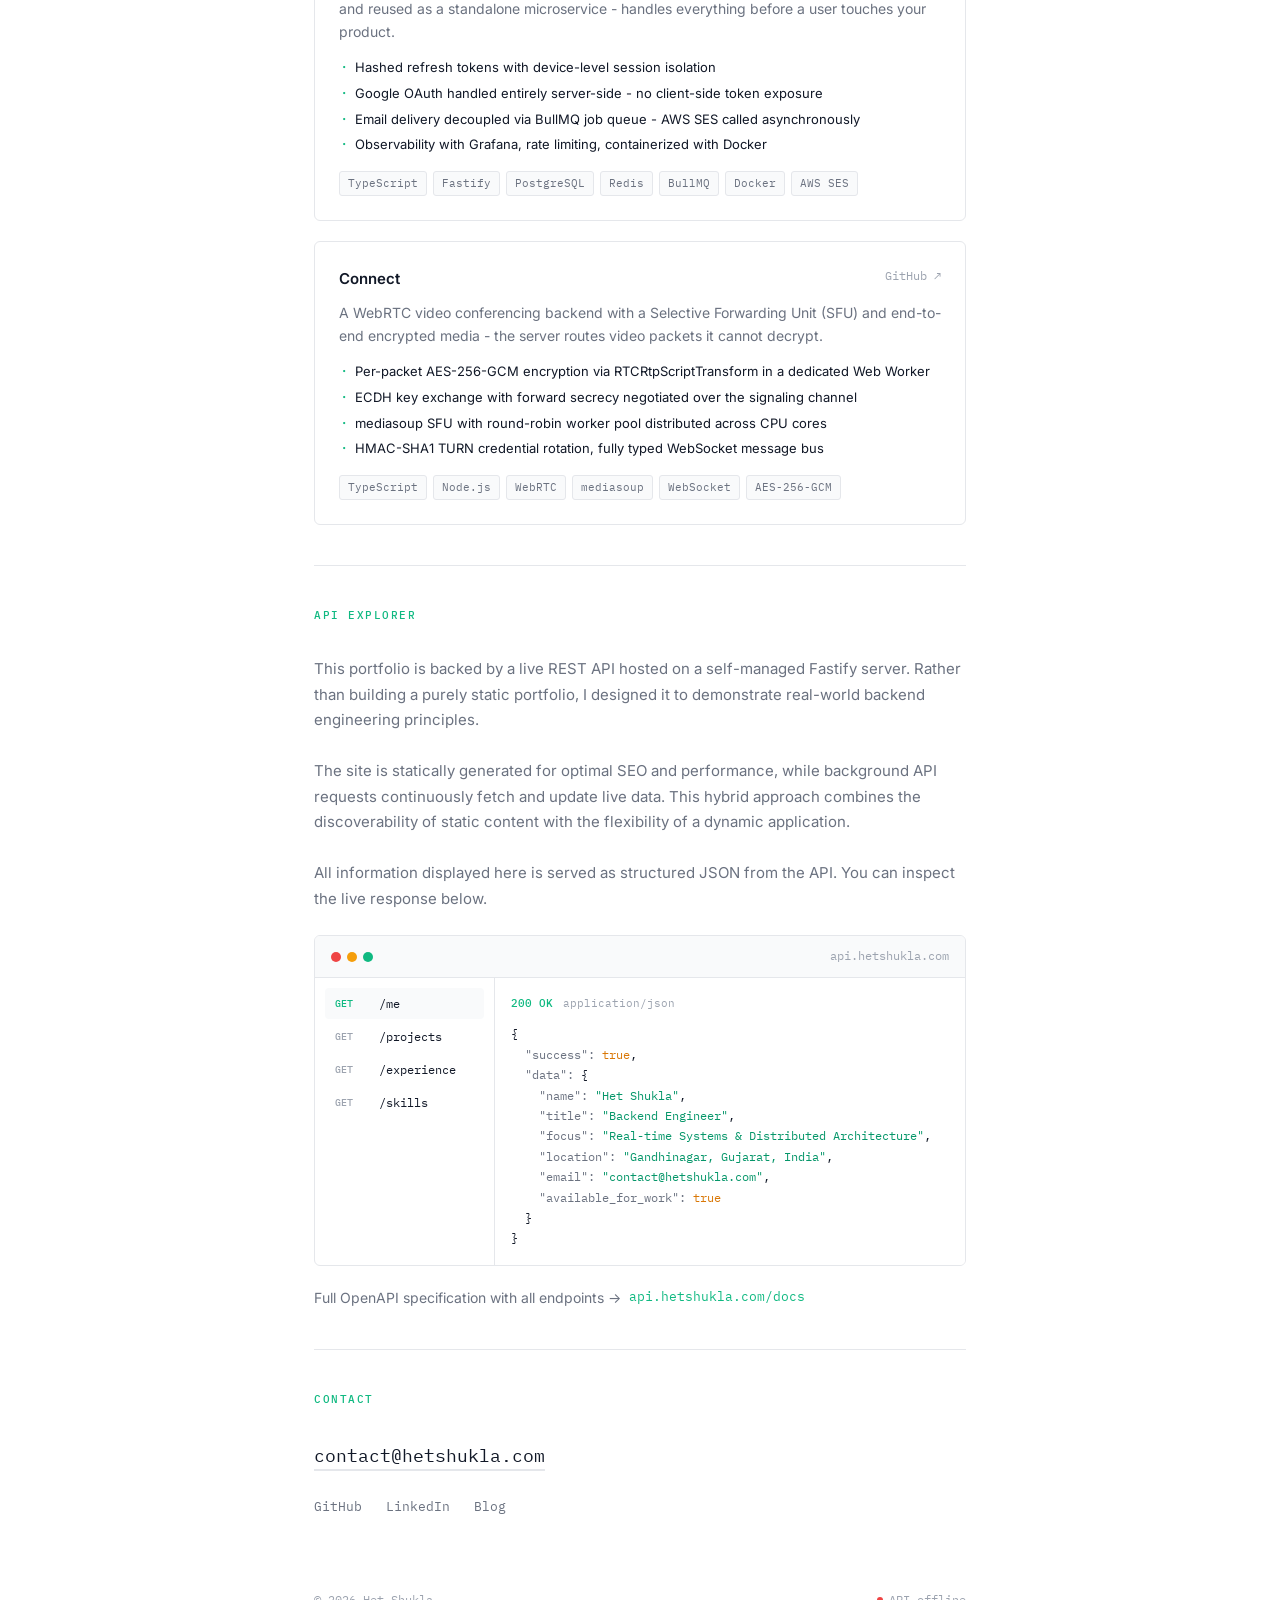
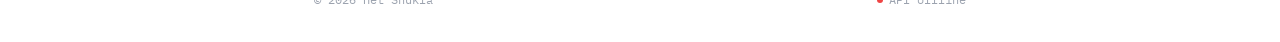
==== commit 4748f1cb: "update: change content for API description" ====
--- a/index.html
+++ b/index.html
@@ -51,8 +51,14 @@
                 <li><a href="#experience">Experience</a></li>
                 <li><a href="#projects">Projects</a></li>
                 <li><a href="#api">API</a></li>
-                <li><a href="https://api.hetshukla.com/docs" target="_blank" rel="noopener noreferrer">API Docs &#8599;</a></li>
+                <li><a href="https://api.hetshukla.com/docs" target="_blank" rel="noopener noreferrer">API Docs
+                        &#8599;</a></li>
             </ul>
+            <button class="nav-toggle" aria-label="Toggle navigation menu" aria-expanded="false" onclick="toggleNav()">
+                <span class="toggle-bar"></span>
+                <span class="toggle-bar"></span>
+                <span class="toggle-bar"></span>
+            </button>
         </div>
     </nav>
 
@@ -136,7 +142,9 @@
                         <p class="exp-role">Freelance Software Developer</p>
                         <p class="exp-company">Freelancer</p>
                         <ul class="exp-bullets">
-                            <li>Independently designed and developed a native Android inventory management application for a retail client, implementing OTP-based verification workflows and complex data filtering using aggregation queries.</li>
+                            <li>Independently designed and developed a native Android inventory management application
+                                for a retail client, implementing OTP-based verification workflows and complex data
+                                filtering using aggregation queries.</li>
                         </ul>
                     </div>
                 </div>
@@ -216,8 +224,16 @@
         <section id="api">
             <p class="section-label">API Explorer</p>
             <p class="api-intro">
-                This portfolio is powered by a live REST API running on a self-hosted Fastify backend. As a Backend Engineer, I can not just deploy normal portfolio website. Content in this site is static (For making it SEO friendly) and in background API calls are made to fetch the data and changing content real-time.
-                The data you see here is served as structured JSON - try it below.
+                This portfolio is backed by a live REST API hosted on a self-managed Fastify server. Rather than
+                building a purely static portfolio, I designed it to demonstrate real-world backend engineering
+                principles.
+                <br><br>
+                The site is statically generated for optimal SEO and performance, while background API requests
+                continuously fetch and update live data. This hybrid approach combines the discoverability of static
+                content with the flexibility of a dynamic application.
+                <br><br>
+                All information displayed here is served as structured JSON from the API. You can inspect the live response below.
+
             </p>
 
             <div class="api-panel" role="region" aria-label="API Explorer">
--- a/styles.css
+++ b/styles.css
@@ -84,6 +84,23 @@
   color: var(--text);
 }
 
+.nav-toggle {
+  display: none;
+  background: none;
+  border: none;
+  color: var(--text-secondary);
+  font-size: 0.875rem;
+  cursor: pointer;
+}
+
+.toggle-bar {
+  display: block;
+  width: 18px;
+  height: 2px;
+  background: currentColor;
+  margin: 4px 0;
+}
+
 main {
   max-width: var(--max-width);
   margin: 0 auto;
@@ -630,6 +647,31 @@
   }
 }
 
+@media (max-width: 538px) {
+  .api-footer {
+    flex-wrap: wrap;
+  }
+
+  .nav-toggle {
+    display: block;
+  }
+
+  .nav-links {
+    display: none;
+    flex-direction: column;
+    gap: 1rem;
+    position: absolute;
+    top: 100%;
+    right: 0.5rem;
+    background: var(--bg);
+    backdrop-filter: blur(8px);
+    -webkit-backdrop-filter: blur(8px);
+    border: 1px solid var(--border);
+    border-radius: 6px;
+    padding: 0.75rem 1rem;
+  }
+}
+
 :focus-visible {
   outline: 2px solid var(--accent);
   outline-offset: 2px;
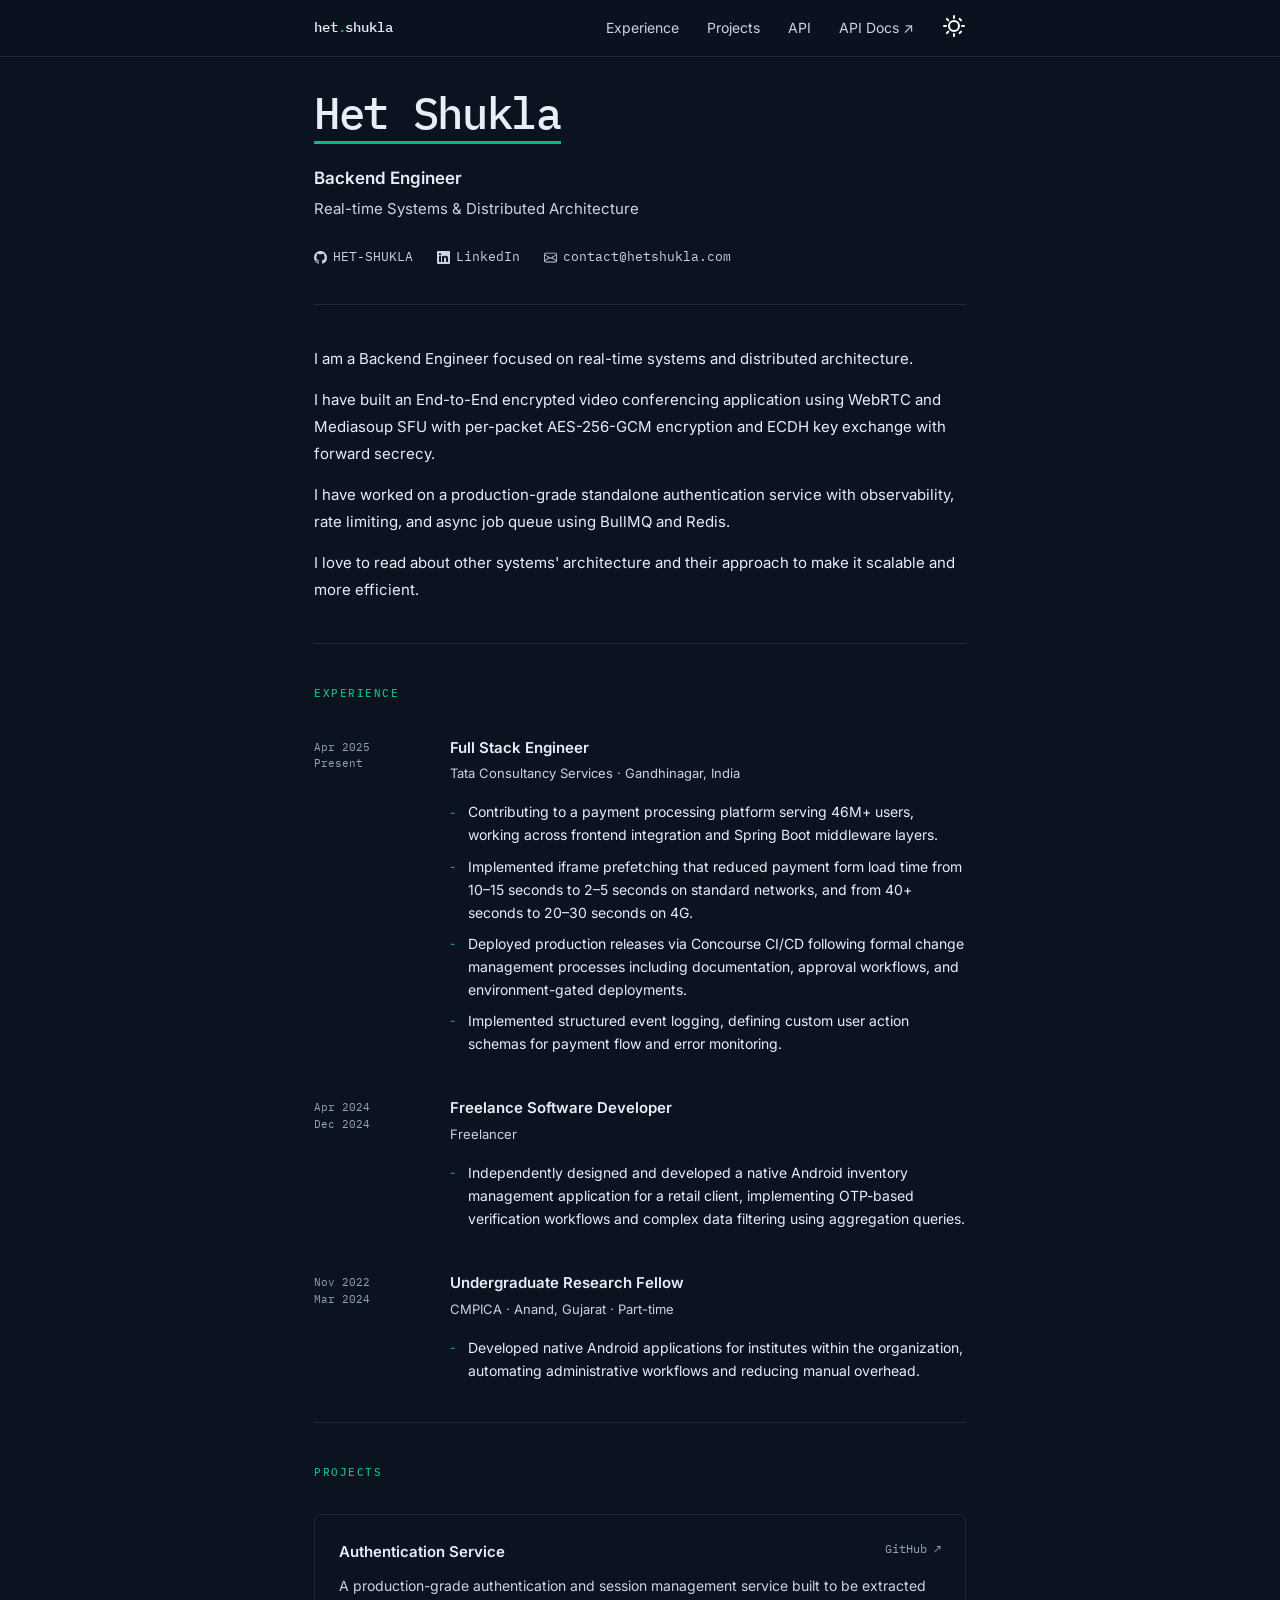
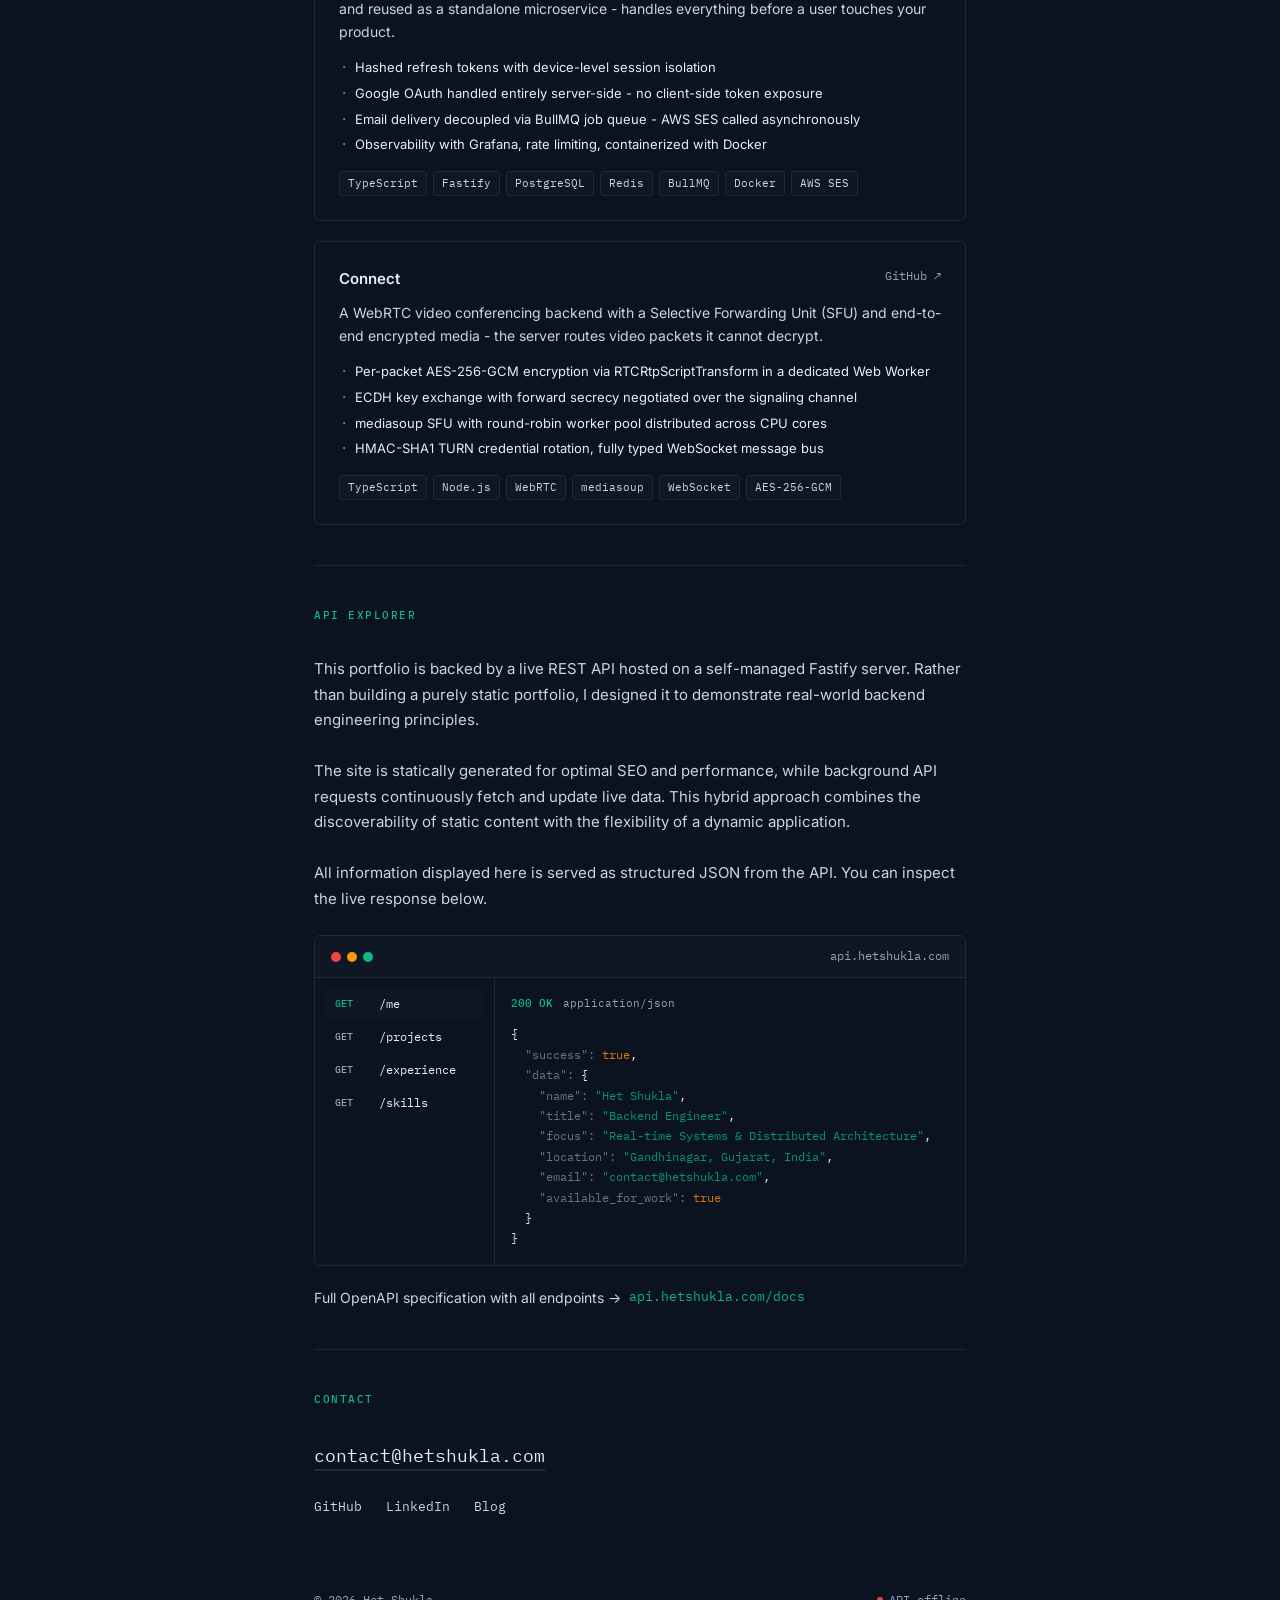
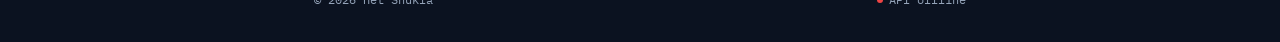
==== commit c545305a: "update: add dark theme" ====
--- a/index.html
+++ b/index.html
@@ -38,6 +38,15 @@
     <link
         href="https://fonts.googleapis.com/css2?family=IBM+Plex+Mono:wght@400;500&family=Inter:wght@400;500;600&display=swap"
         rel="stylesheet">
+    <script>
+        (function () {
+            try {
+                var stored = localStorage.getItem('theme');
+                var theme = stored || 'dark';
+                document.documentElement.setAttribute('data-theme', theme);
+            } catch (e) {}
+        })();
+    </script>
     <link rel="stylesheet" href="styles.css">
 
 </head>
@@ -53,6 +62,11 @@
                 <li><a href="#api">API</a></li>
                 <li><a href="https://api.hetshukla.com/docs" target="_blank" rel="noopener noreferrer">API Docs
                         &#8599;</a></li>
+                <li>
+                <button class="nav-theme-toggle">
+                    <img id="theme-icon" src="svg/moon-outlined.svg" alt="Switch to light theme" />
+                </button>
+                </li>
             </ul>
             <button class="nav-toggle" aria-label="Toggle navigation menu" aria-expanded="false" onclick="toggleNav()">
                 <span class="toggle-bar"></span>
--- a/styles.css
+++ b/styles.css
@@ -15,12 +15,25 @@
   --accent-dark: #059669;
   --surface: #f9fafb;
   --border: #e5e7eb;
+  --nav-bg: rgba(255, 255, 255, 0.94);
   --font-mono: "IBM Plex Mono", "Courier New", monospace;
   --font-body: "Inter", -apple-system, BlinkMacSystemFont, sans-serif;
   --max-width: 700px;
   --section-gap: 2.5rem;
 }
 
+html[data-theme="dark"] {
+  --bg: #0b1220;
+  --text: #e6eef8;
+  --text-secondary: #cbd5e1;
+  --text-muted: #94a3b8;
+  --accent: #10b981;
+  --accent-dark: #059669;
+  --surface: #0f1724;
+  --border: #1f2a37;
+  --nav-bg: rgba(11, 18, 32, 0.85);
+}
+
 html {
   scroll-behavior: smooth;
 }
@@ -38,7 +51,7 @@
   position: sticky;
   top: 0;
   z-index: 100;
-  background: rgba(255, 255, 255, 0.94);
+  background: var(--nav-bg);
   backdrop-filter: blur(8px);
   -webkit-backdrop-filter: blur(8px);
   border-bottom: 1px solid var(--border);
@@ -90,6 +103,14 @@
   border: none;
   color: var(--text-secondary);
   font-size: 0.875rem;
+  cursor: pointer;
+}
+
+.nav-theme-toggle {
+  display: flex;
+  background: none;
+  border: none;
+  color: var(--text-secondary);
   cursor: pointer;
 }
 
